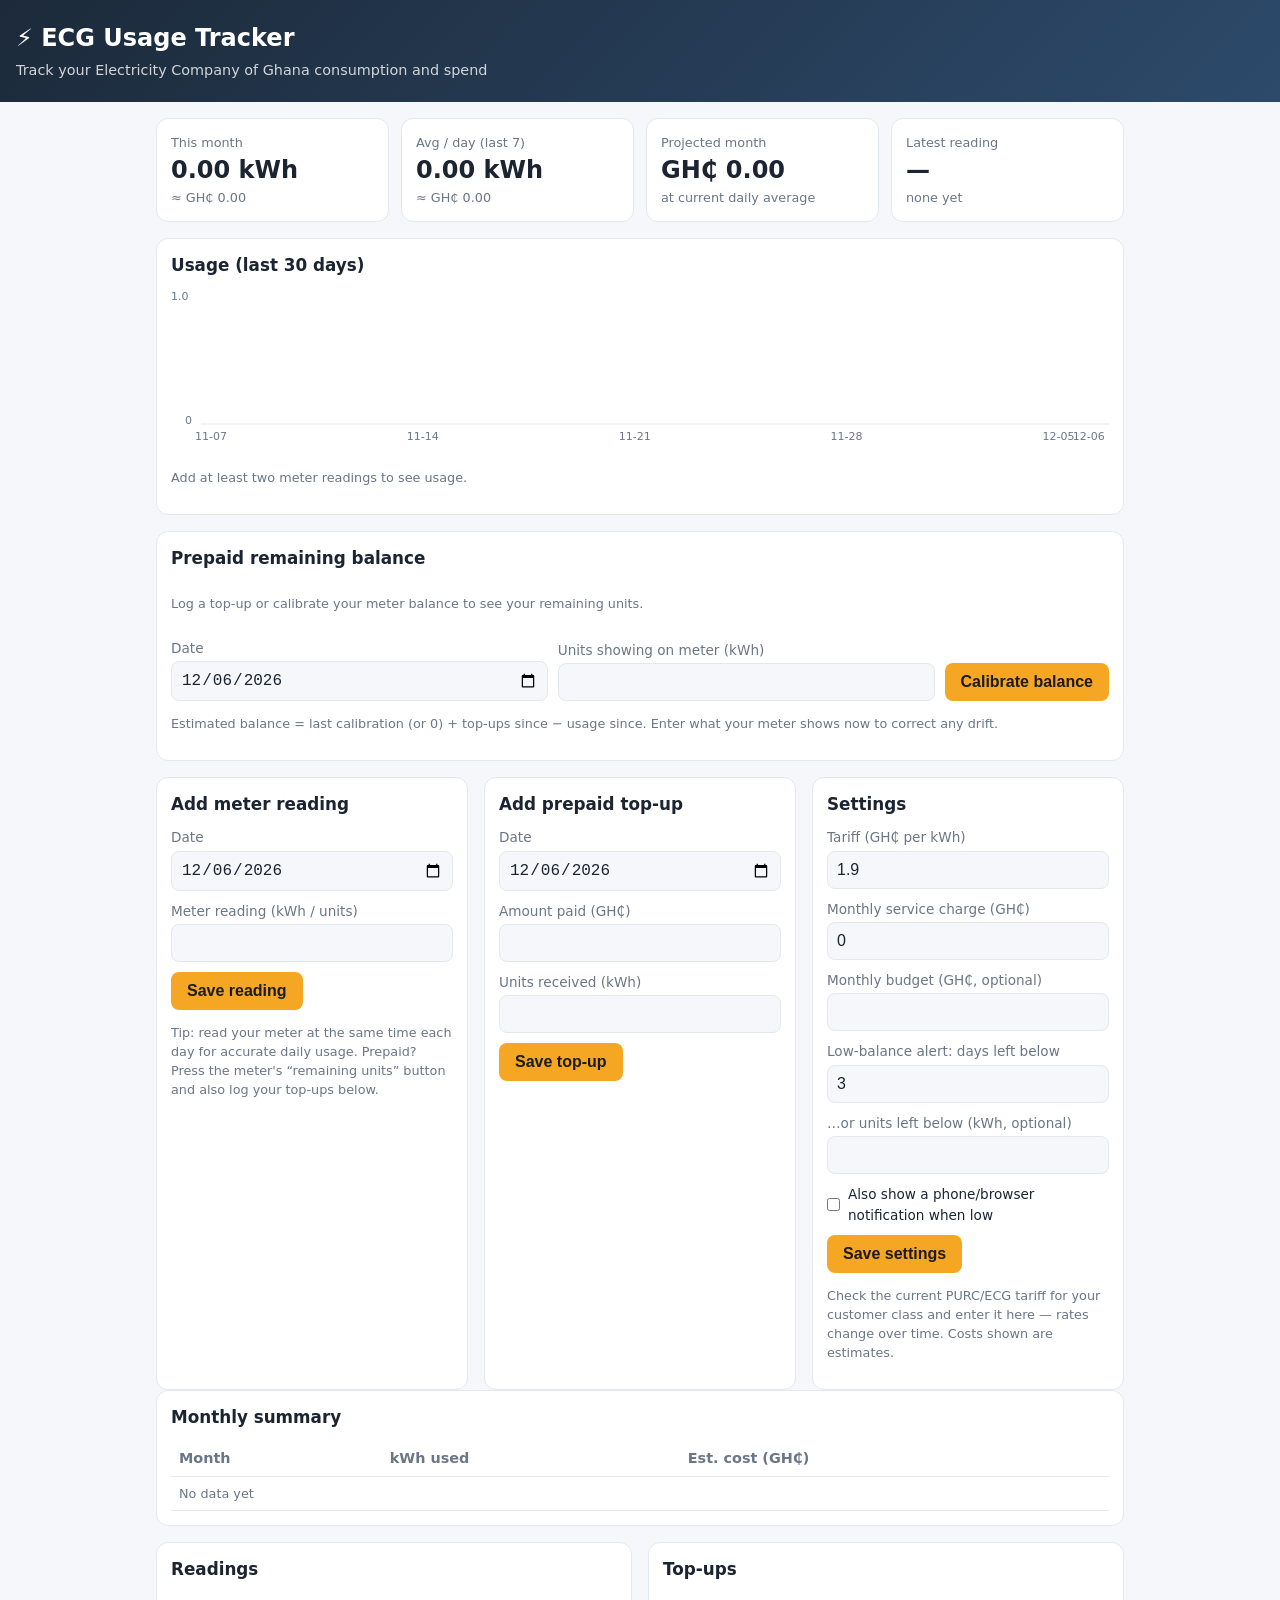
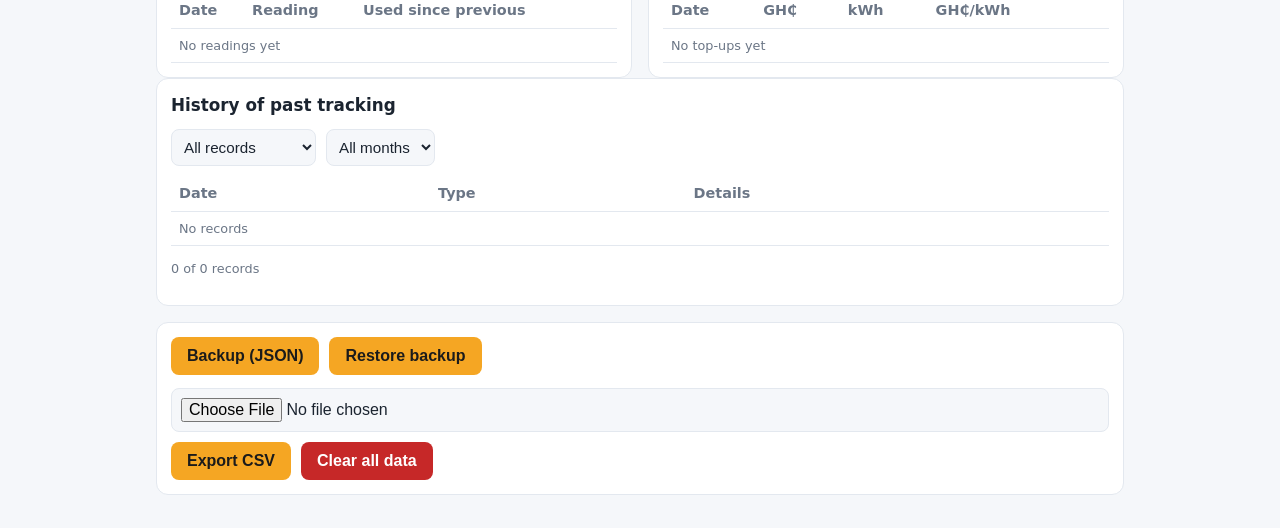
==== index.html @ 796ebc3d "Add root redirect to ECG tracker so GitHub Pages can serve it Co-Authored-By: Claude Sonnet 5.5 <nor" ====
<!doctype html>
<html lang="en"><head><meta charset="utf-8"><title>Basenord</title>
<meta http-equiv="refresh" content="0; url=ecg-tracker/"><link rel="canonical" href="ecg-tracker/"></head>
<body><a href="ecg-tracker/">ECG Usage Tracker</a></body></html>
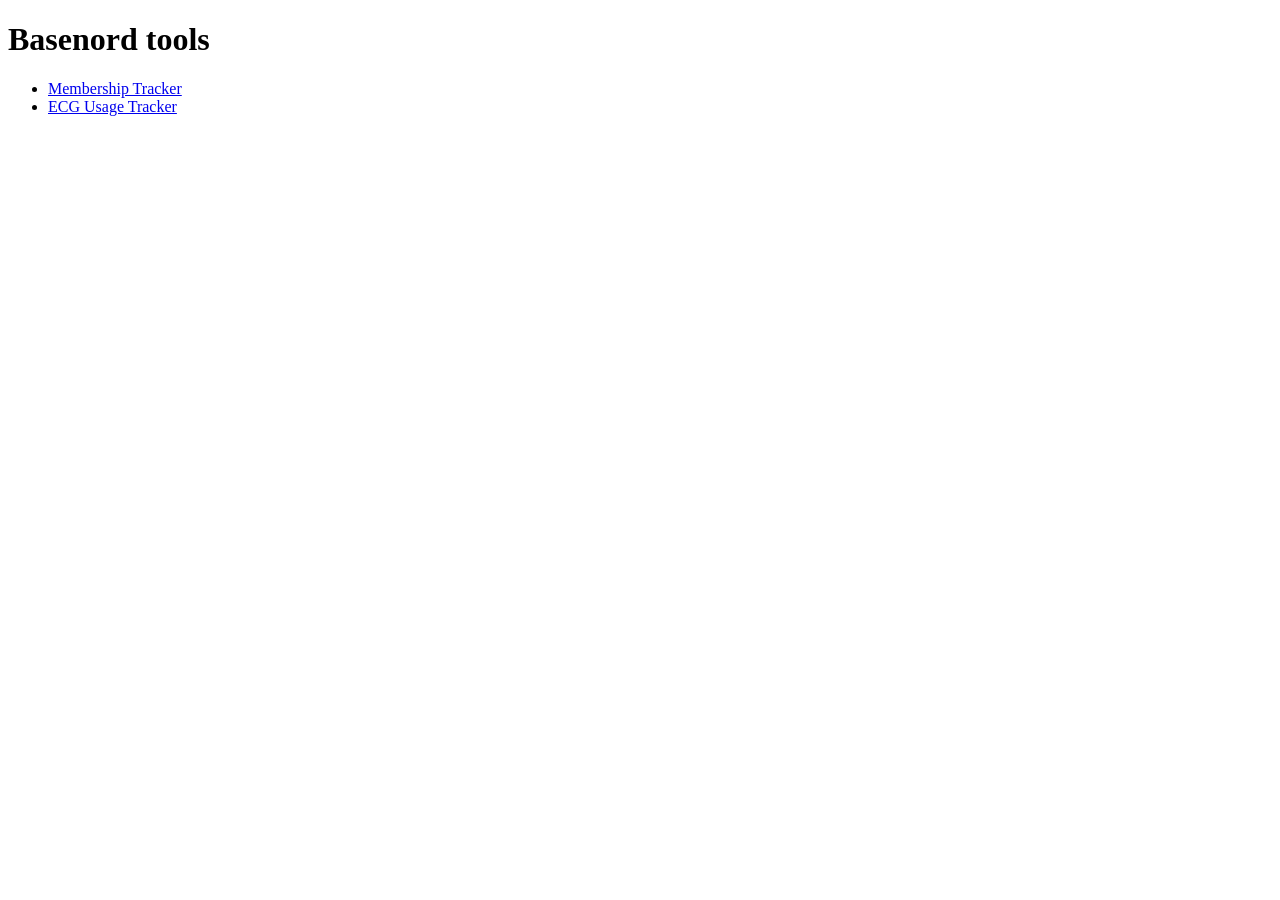
==== commit 07bccd88: "Add BaseNord membership tracker PWA with editable packages and reminders Co-Authored-By: Claude Sonn" ====
--- a/index.html
+++ b/index.html
@@ -1,4 +1,6 @@
 <!doctype html>
-<html lang="en"><head><meta charset="utf-8"><title>Basenord</title>
-<meta http-equiv="refresh" content="0; url=ecg-tracker/"><link rel="canonical" href="ecg-tracker/"></head>
-<body><a href="ecg-tracker/">ECG Usage Tracker</a></body></html>
+<html lang="en"><head><meta charset="utf-8"><meta name="viewport" content="width=device-width, initial-scale=1"><title>Basenord</title></head>
+<body><h1>Basenord tools</h1><ul>
+<li><a href="membership-tracker/">Membership Tracker</a></li>
+<li><a href="ecg-tracker/">ECG Usage Tracker</a></li>
+</ul></body></html>
